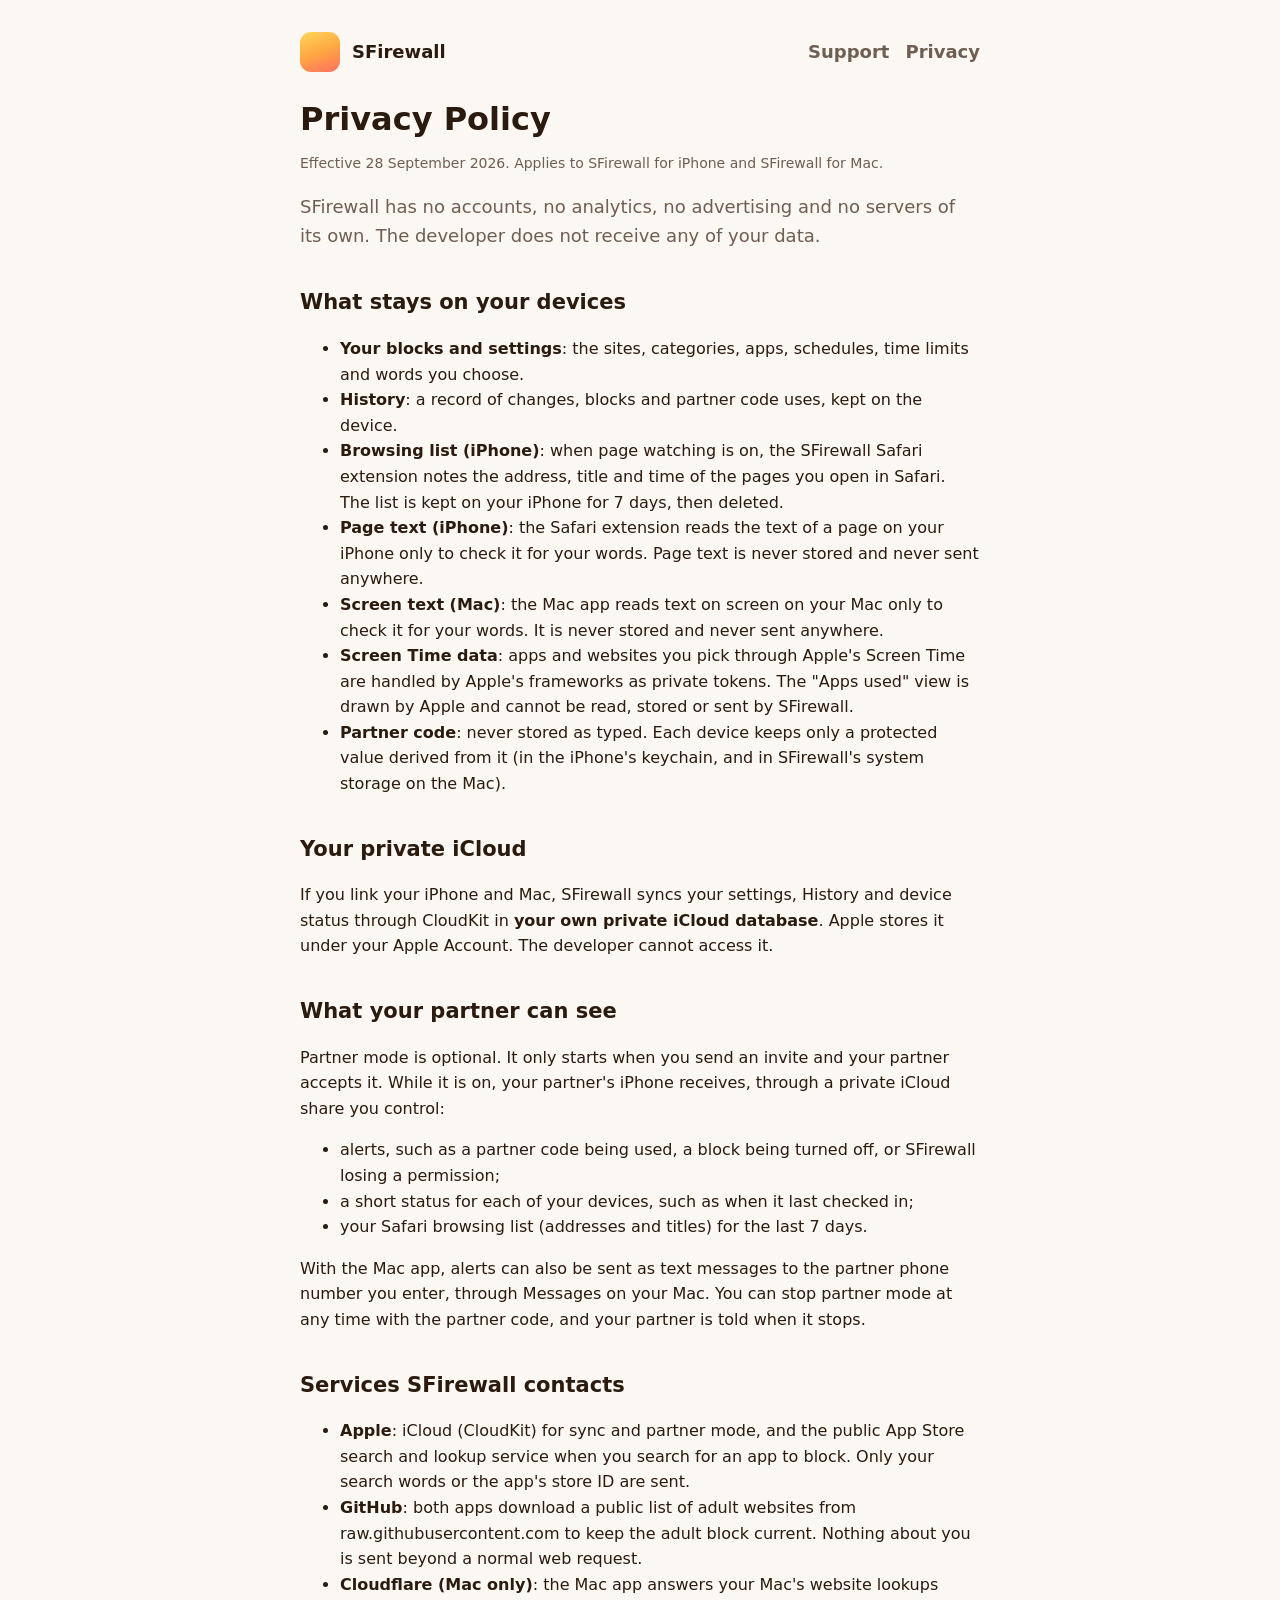
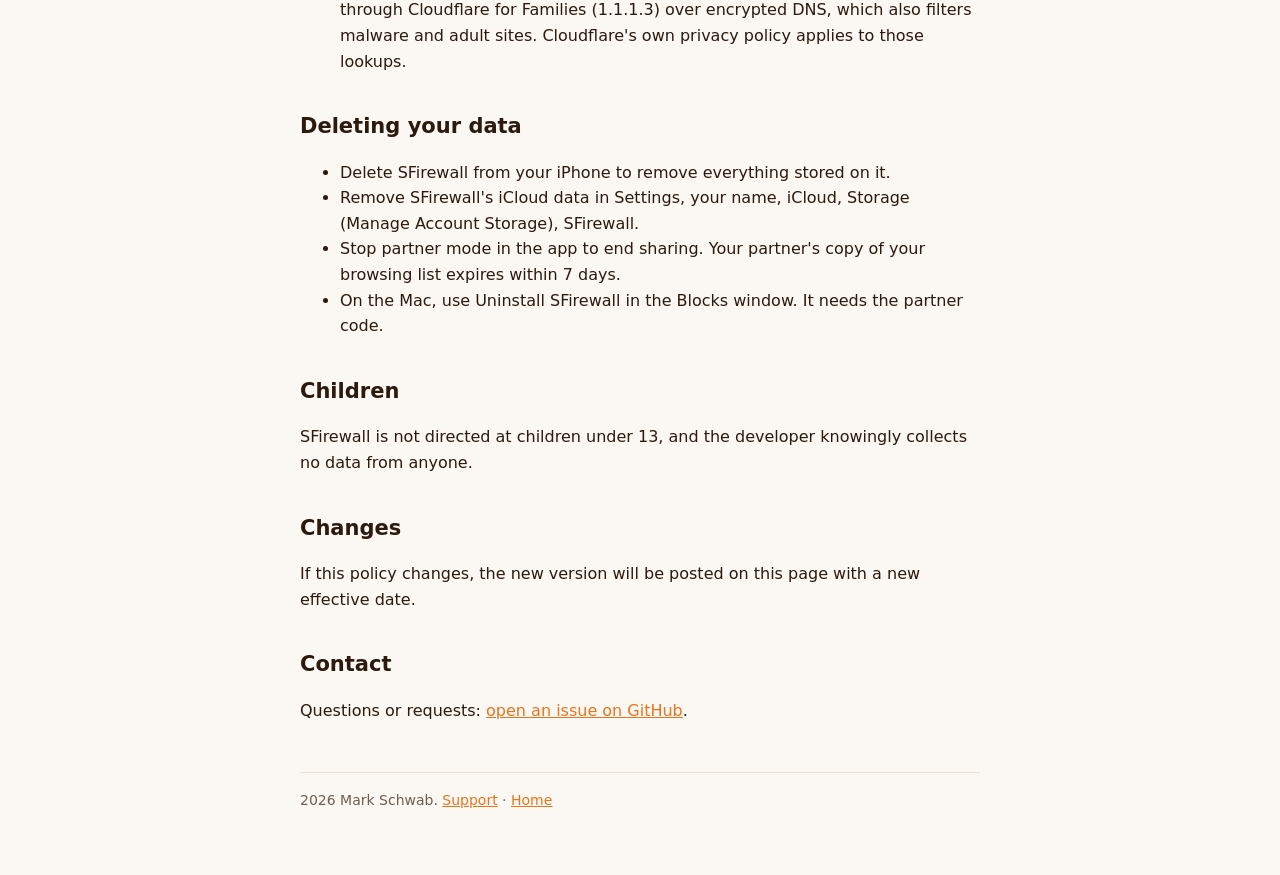
==== docs/privacy.html @ d50addbc "Add SFirewall website: home, support and privacy policy (GitHub Pages) Co-Authored-By: Claude Opus 5" ====
<!doctype html>
<html lang="en"><head><meta charset="utf-8"><meta name="viewport" content="width=device-width, initial-scale=1">
<title>SFirewall Privacy Policy</title><link rel="stylesheet" href="style.css"></head>
<body><div class="wrap">
<header><div class="mark"></div><a href="./">SFirewall</a><nav><a href="support.html">Support</a><a href="privacy.html">Privacy</a></nav></header>
<h1>Privacy Policy</h1>
<p class="meta">Effective 28 September 2026. Applies to SFirewall for iPhone and SFirewall for Mac.</p>

<p class="lede">SFirewall has no accounts, no analytics, no advertising and no servers of its own. The developer does not receive any of your data.</p>

<h2>What stays on your devices</h2>
<ul>
<li><strong>Your blocks and settings</strong>: the sites, categories, apps, schedules, time limits and words you choose.</li>
<li><strong>History</strong>: a record of changes, blocks and partner code uses, kept on the device.</li>
<li><strong>Browsing list (iPhone)</strong>: when page watching is on, the SFirewall Safari extension notes the address, title and time of the pages you open in Safari. The list is kept on your iPhone for 7 days, then deleted.</li>
<li><strong>Page text (iPhone)</strong>: the Safari extension reads the text of a page on your iPhone only to check it for your words. Page text is never stored and never sent anywhere.</li>
<li><strong>Screen text (Mac)</strong>: the Mac app reads text on screen on your Mac only to check it for your words. It is never stored and never sent anywhere.</li>
<li><strong>Screen Time data</strong>: apps and websites you pick through Apple's Screen Time are handled by Apple's frameworks as private tokens. The "Apps used" view is drawn by Apple and cannot be read, stored or sent by SFirewall.</li>
<li><strong>Partner code</strong>: never stored as typed. Each device keeps only a protected value derived from it (in the iPhone's keychain, and in SFirewall's system storage on the Mac).</li>
</ul>

<h2>Your private iCloud</h2>
<p>If you link your iPhone and Mac, SFirewall syncs your settings, History and device status through CloudKit in <strong>your own private iCloud database</strong>. Apple stores it under your Apple Account. The developer cannot access it.</p>

<h2>What your partner can see</h2>
<p>Partner mode is optional. It only starts when you send an invite and your partner accepts it. While it is on, your partner's iPhone receives, through a private iCloud share you control:</p>
<ul>
<li>alerts, such as a partner code being used, a block being turned off, or SFirewall losing a permission;</li>
<li>a short status for each of your devices, such as when it last checked in;</li>
<li>your Safari browsing list (addresses and titles) for the last 7 days.</li>
</ul>
<p>With the Mac app, alerts can also be sent as text messages to the partner phone number you enter, through Messages on your Mac. You can stop partner mode at any time with the partner code, and your partner is told when it stops.</p>

<h2>Services SFirewall contacts</h2>
<ul>
<li><strong>Apple</strong>: iCloud (CloudKit) for sync and partner mode, and the public App Store search and lookup service when you search for an app to block. Only your search words or the app's store ID are sent.</li>
<li><strong>GitHub</strong>: both apps download a public list of adult websites from raw.githubusercontent.com to keep the adult block current. Nothing about you is sent beyond a normal web request.</li>
<li><strong>Cloudflare (Mac only)</strong>: the Mac app answers your Mac's website lookups through Cloudflare for Families (1.1.1.3) over encrypted DNS, which also filters malware and adult sites. Cloudflare's own privacy policy applies to those lookups.</li>
</ul>

<h2>Deleting your data</h2>
<ul>
<li>Delete SFirewall from your iPhone to remove everything stored on it.</li>
<li>Remove SFirewall's iCloud data in Settings, your name, iCloud, Storage (Manage Account Storage), SFirewall.</li>
<li>Stop partner mode in the app to end sharing. Your partner's copy of your browsing list expires within 7 days.</li>
<li>On the Mac, use Uninstall SFirewall in the Blocks window. It needs the partner code.</li>
</ul>

<h2>Children</h2>
<p>SFirewall is not directed at children under 13, and the developer knowingly collects no data from anyone.</p>

<h2>Changes</h2>
<p>If this policy changes, the new version will be posted on this page with a new effective date.</p>

<h2>Contact</h2>
<p>Questions or requests: <a href="https://github.com/markschwab17/sfirewall-releases/issues">open an issue on GitHub</a>.</p>

<footer>2026 Mark Schwab. <a href="support.html">Support</a> · <a href="./">Home</a></footer>
</div></body></html>
---- docs/style.css ----
:root{--bg:#FBF7F2;--card:#FFFFFF;--ink:#2B1A0E;--muted:#6F5E52;--line:#EADFD3;--accent:#E8741E;color-scheme:light}
@media (prefers-color-scheme:dark){:root{--bg:#17120E;--card:#211A15;--ink:#F3EAE1;--muted:#B5A496;--line:#3A2F27;--accent:#FFA742;color-scheme:dark}}
*{box-sizing:border-box}
body{margin:0;background:var(--bg);color:var(--ink);font:16px/1.6 -apple-system,BlinkMacSystemFont,"Segoe UI",system-ui,sans-serif}
.wrap{max-width:720px;margin:0 auto;padding-inline:20px;padding-block:32px 64px}
header{display:flex;align-items:center;gap:12px;margin-bottom:28px}
.mark{width:40px;height:40px;border-radius:11px;background:linear-gradient(160deg,#FFD65A,#FFA742 50%,#FF6F61)}
header a{color:var(--ink);text-decoration:none;font-weight:700;font-size:18px}
nav{margin-left:auto;display:flex;gap:16px;font-size:15px}
nav a{color:var(--muted);text-decoration:none}
nav a:hover,a{color:var(--accent)}
h1{font-size:32px;line-height:1.2;margin:0 0 8px;text-wrap:balance}
h2{font-size:21px;margin:36px 0 8px}
h3{font-size:17px;margin:22px 0 4px}
p,li{max-width:66ch}
.lede{color:var(--muted);font-size:18px}
.card{background:var(--card);border:1px solid var(--line);border-radius:16px;padding-inline:20px;padding-block:16px;margin:16px 0}
.meta{color:var(--muted);font-size:14px}
footer{margin-top:48px;color:var(--muted);font-size:14px;border-top:1px solid var(--line);padding-top:16px}
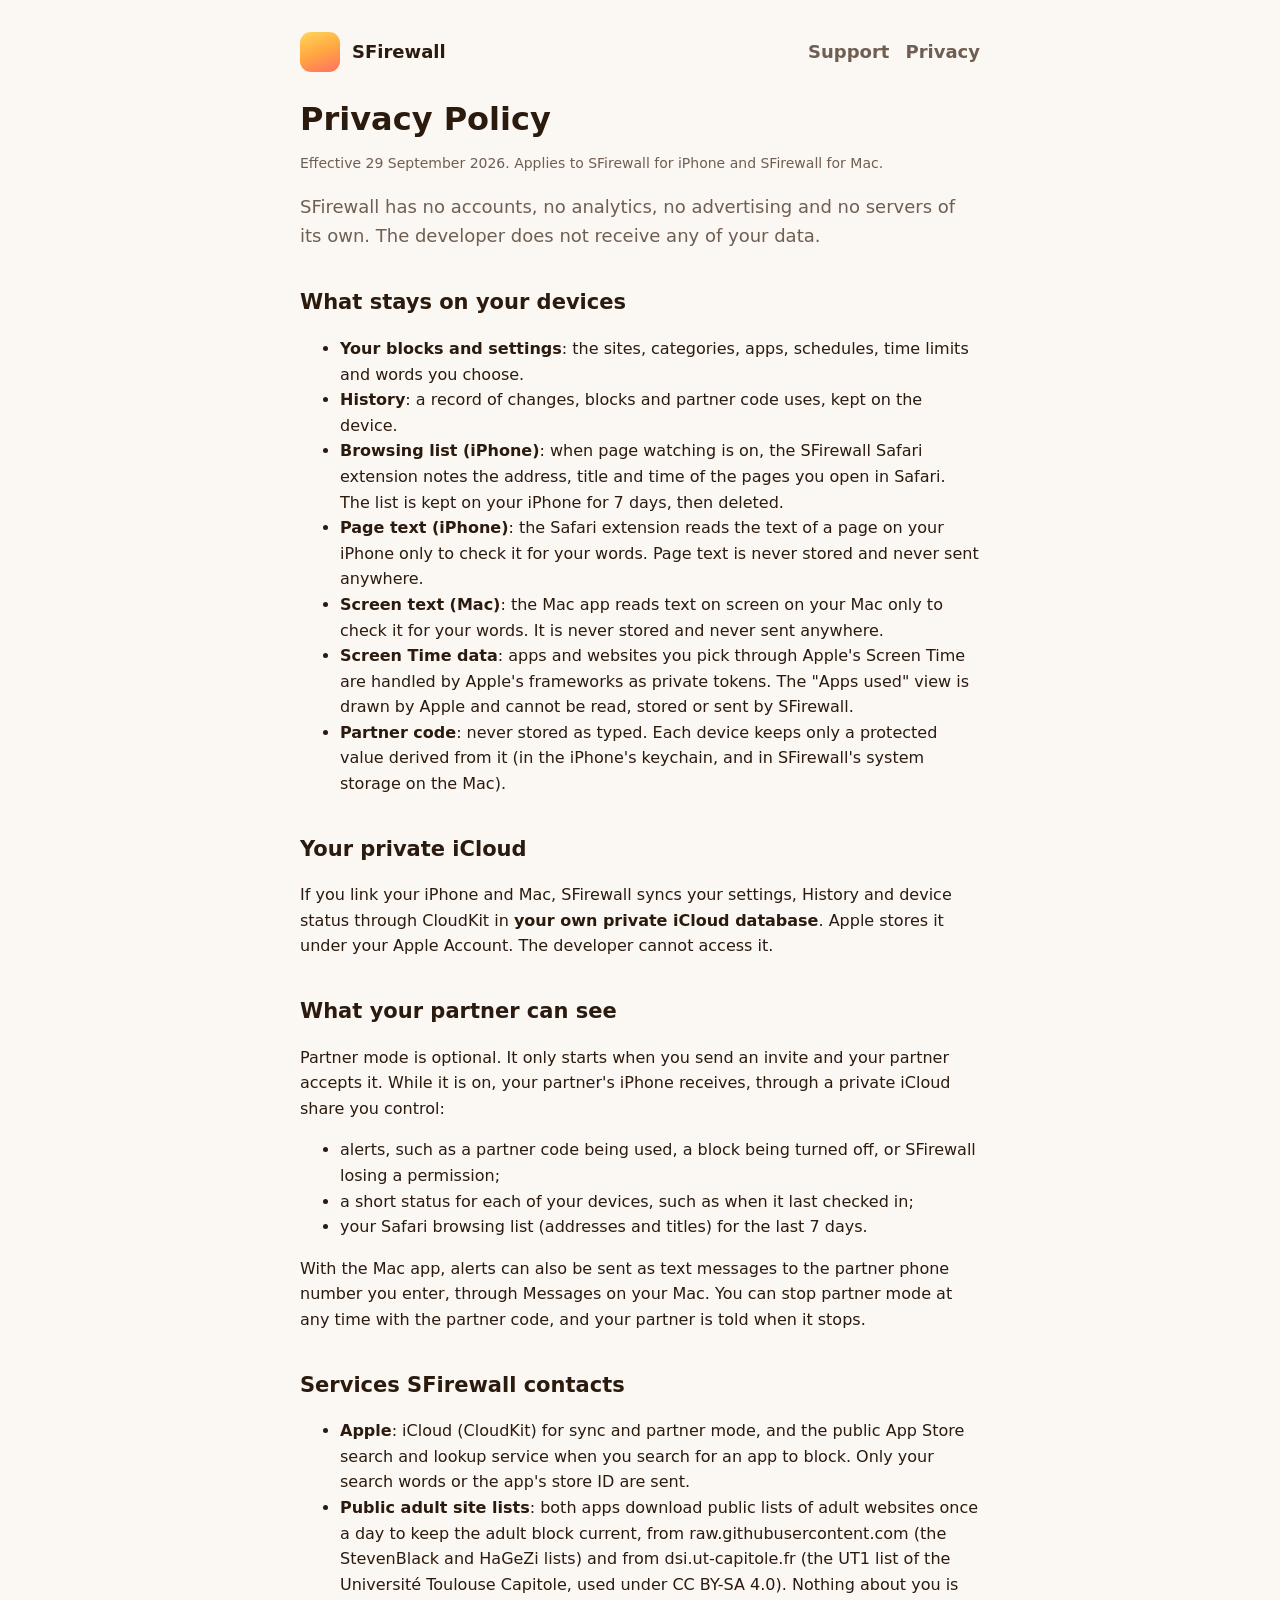
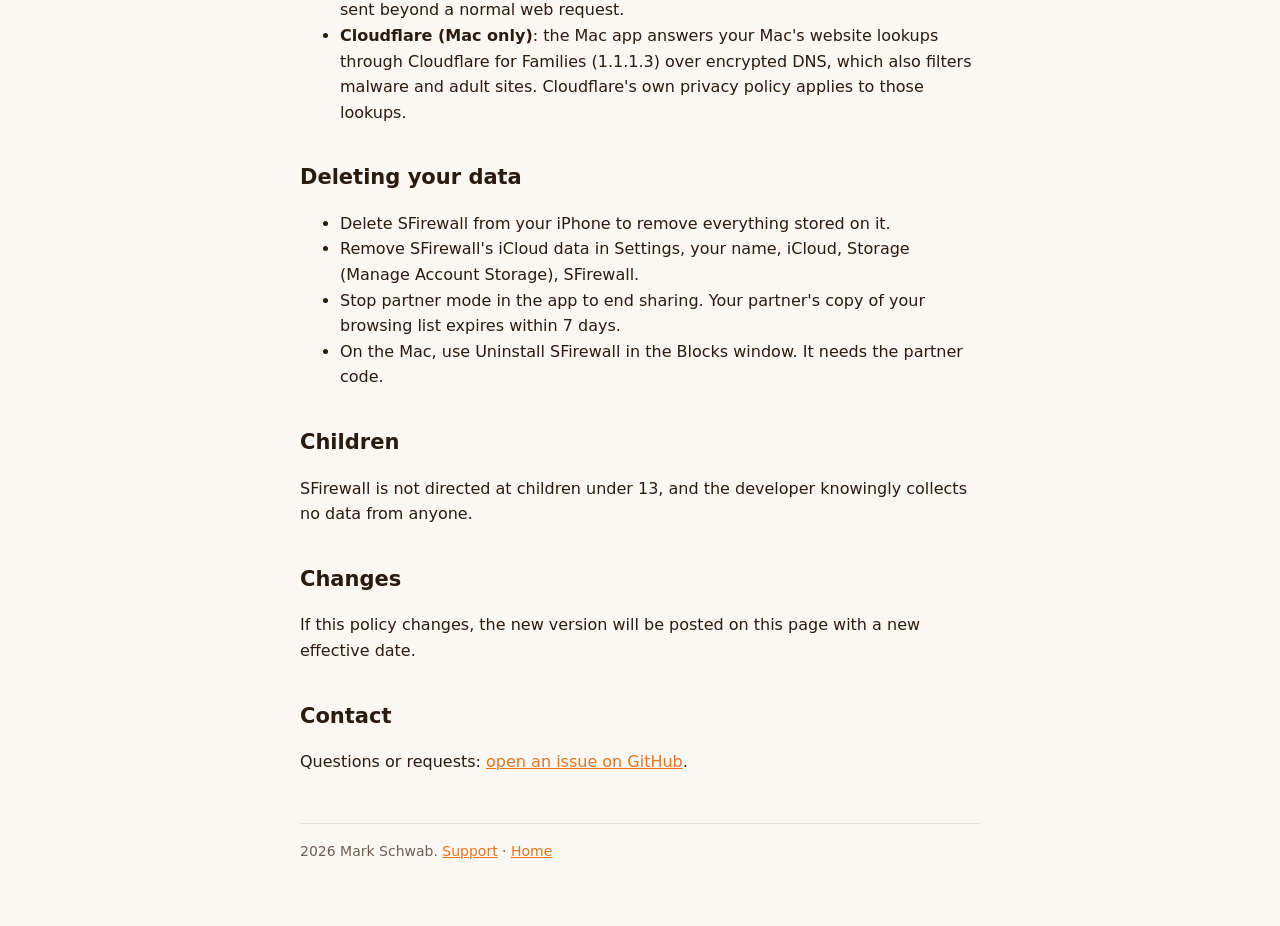
==== commit 93435a0f: "Privacy: name the adult list sources (StevenBlack, HaGeZi, UT1) Co-Authored-By: Claude Opus 5.5 (1M " ====
--- a/docs/privacy.html
+++ b/docs/privacy.html
@@ -4,7 +4,7 @@
 <body><div class="wrap">
 <header><div class="mark"></div><a href="./">SFirewall</a><nav><a href="support.html">Support</a><a href="privacy.html">Privacy</a></nav></header>
 <h1>Privacy Policy</h1>
-<p class="meta">Effective 28 September 2026. Applies to SFirewall for iPhone and SFirewall for Mac.</p>
+<p class="meta">Effective 29 September 2026. Applies to SFirewall for iPhone and SFirewall for Mac.</p>
 
 <p class="lede">SFirewall has no accounts, no analytics, no advertising and no servers of its own. The developer does not receive any of your data.</p>
 
@@ -34,7 +34,7 @@
 <h2>Services SFirewall contacts</h2>
 <ul>
 <li><strong>Apple</strong>: iCloud (CloudKit) for sync and partner mode, and the public App Store search and lookup service when you search for an app to block. Only your search words or the app's store ID are sent.</li>
-<li><strong>GitHub</strong>: both apps download a public list of adult websites from raw.githubusercontent.com to keep the adult block current. Nothing about you is sent beyond a normal web request.</li>
+<li><strong>Public adult site lists</strong>: both apps download public lists of adult websites once a day to keep the adult block current, from raw.githubusercontent.com (the StevenBlack and HaGeZi lists) and from dsi.ut-capitole.fr (the UT1 list of the Universit&eacute; Toulouse Capitole, used under CC BY-SA 4.0). Nothing about you is sent beyond a normal web request.</li>
 <li><strong>Cloudflare (Mac only)</strong>: the Mac app answers your Mac's website lookups through Cloudflare for Families (1.1.1.3) over encrypted DNS, which also filters malware and adult sites. Cloudflare's own privacy policy applies to those lookups.</li>
 </ul>
 
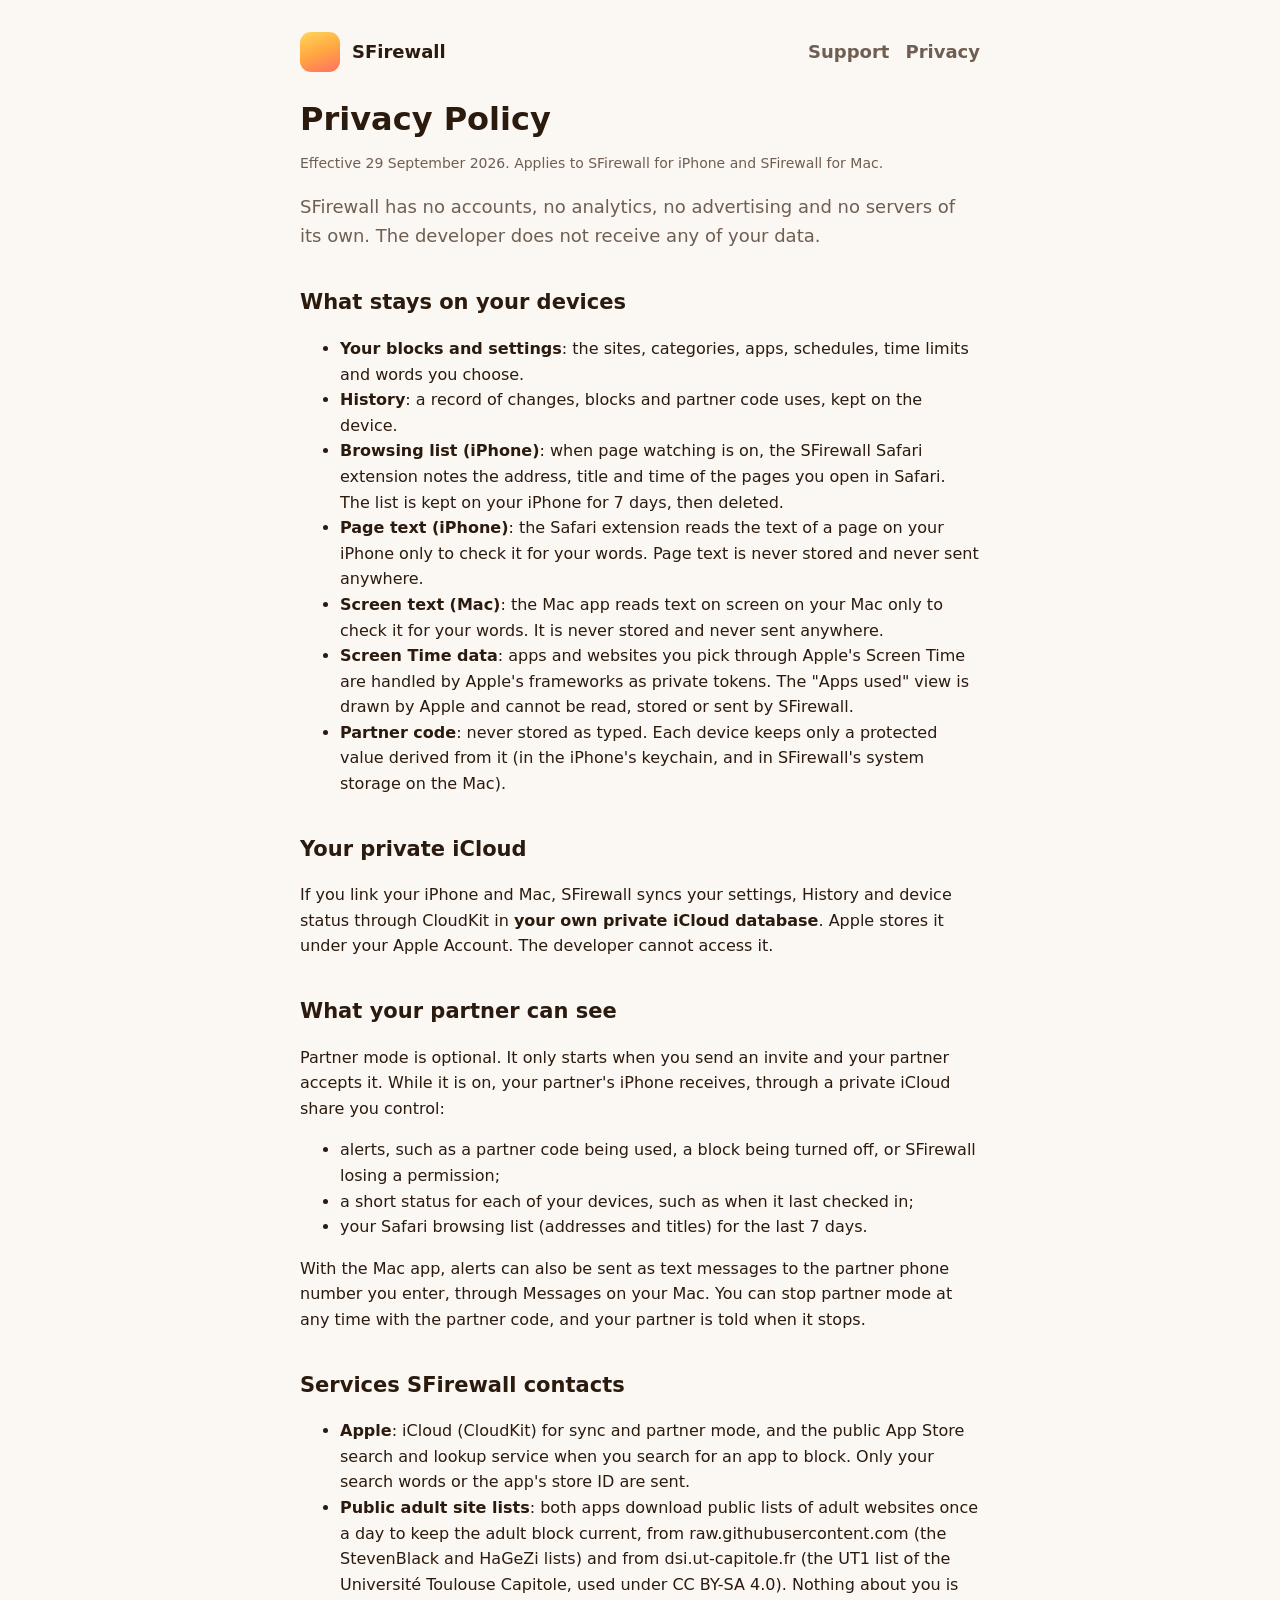
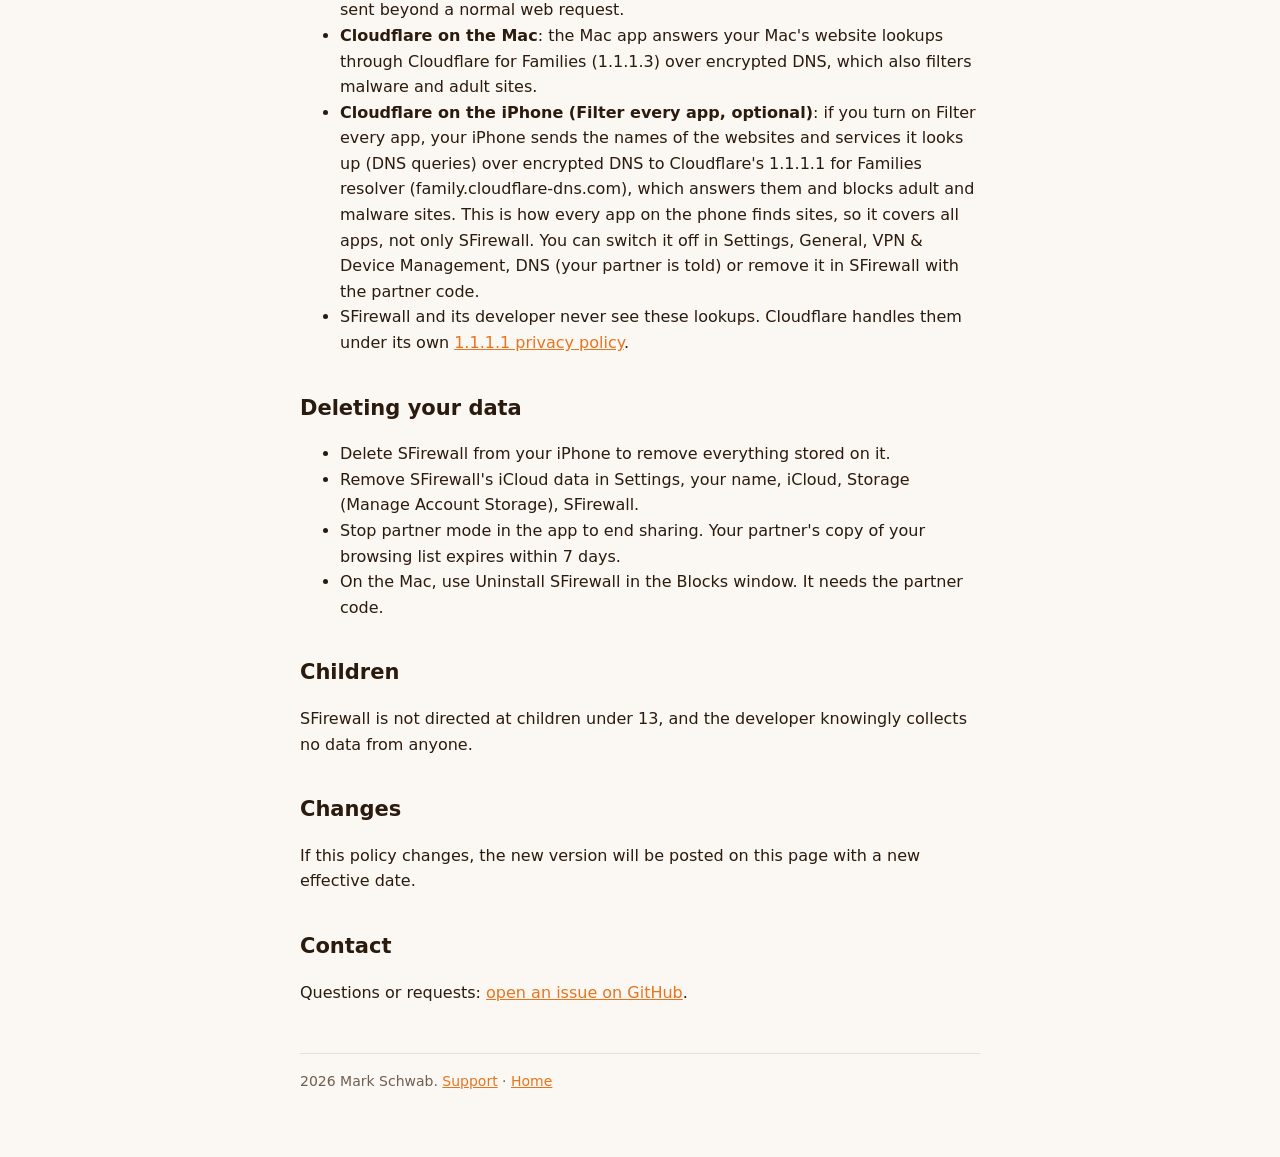
==== commit cbeed771: "Privacy: Filter every app sends the iPhone's DNS lookups to Cloudflare for Families Co-Authored-By: " ====
--- a/docs/privacy.html
+++ b/docs/privacy.html
@@ -35,7 +35,9 @@
 <ul>
 <li><strong>Apple</strong>: iCloud (CloudKit) for sync and partner mode, and the public App Store search and lookup service when you search for an app to block. Only your search words or the app's store ID are sent.</li>
 <li><strong>Public adult site lists</strong>: both apps download public lists of adult websites once a day to keep the adult block current, from raw.githubusercontent.com (the StevenBlack and HaGeZi lists) and from dsi.ut-capitole.fr (the UT1 list of the Universit&eacute; Toulouse Capitole, used under CC BY-SA 4.0). Nothing about you is sent beyond a normal web request.</li>
-<li><strong>Cloudflare (Mac only)</strong>: the Mac app answers your Mac's website lookups through Cloudflare for Families (1.1.1.3) over encrypted DNS, which also filters malware and adult sites. Cloudflare's own privacy policy applies to those lookups.</li>
+<li><strong>Cloudflare on the Mac</strong>: the Mac app answers your Mac's website lookups through Cloudflare for Families (1.1.1.3) over encrypted DNS, which also filters malware and adult sites.</li>
+<li><strong>Cloudflare on the iPhone (Filter every app, optional)</strong>: if you turn on Filter every app, your iPhone sends the names of the websites and services it looks up (DNS queries) over encrypted DNS to Cloudflare's 1.1.1.1 for Families resolver (family.cloudflare-dns.com), which answers them and blocks adult and malware sites. This is how every app on the phone finds sites, so it covers all apps, not only SFirewall. You can switch it off in Settings, General, VPN &amp; Device Management, DNS (your partner is told) or remove it in SFirewall with the partner code.</li>
+<li>SFirewall and its developer never see these lookups. Cloudflare handles them under its own <a href="https://developers.cloudflare.com/1.1.1.1/privacy/public-dns-resolver/">1.1.1.1 privacy policy</a>.</li>
 </ul>
 
 <h2>Deleting your data</h2>
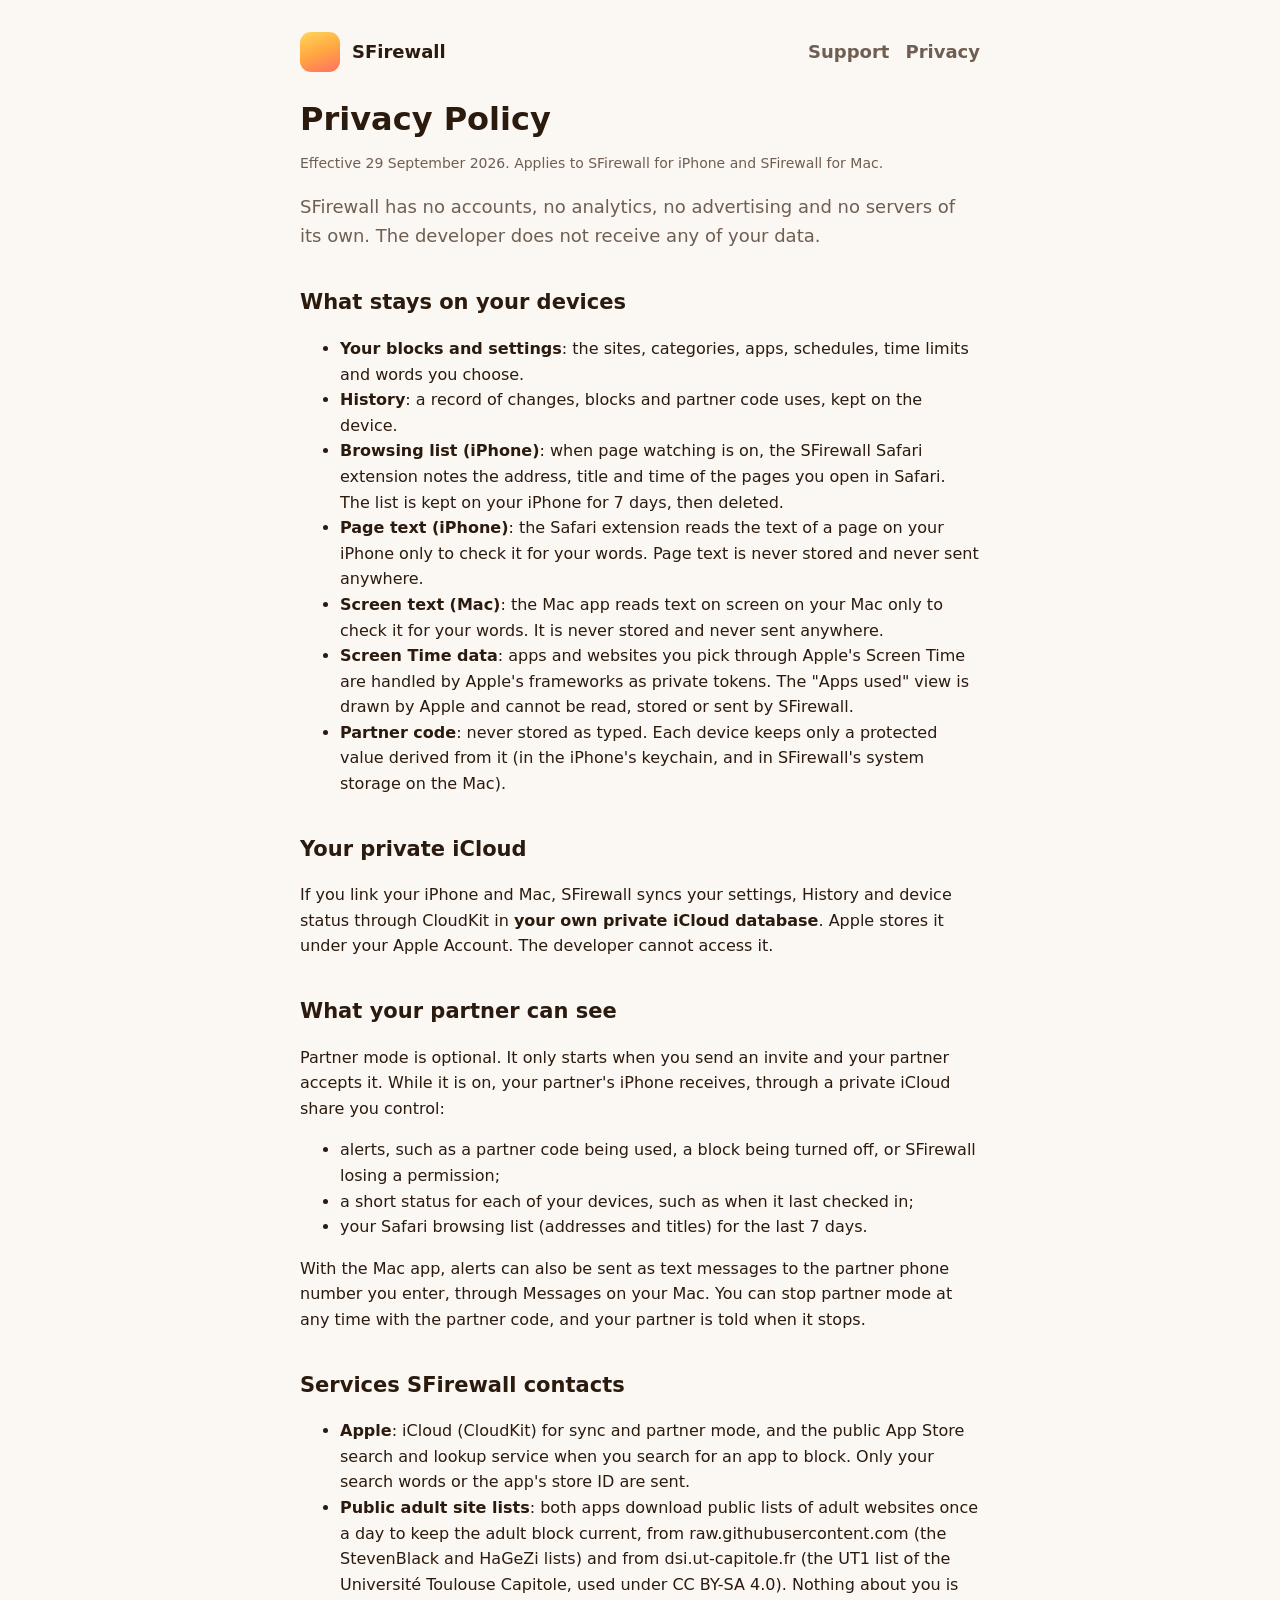
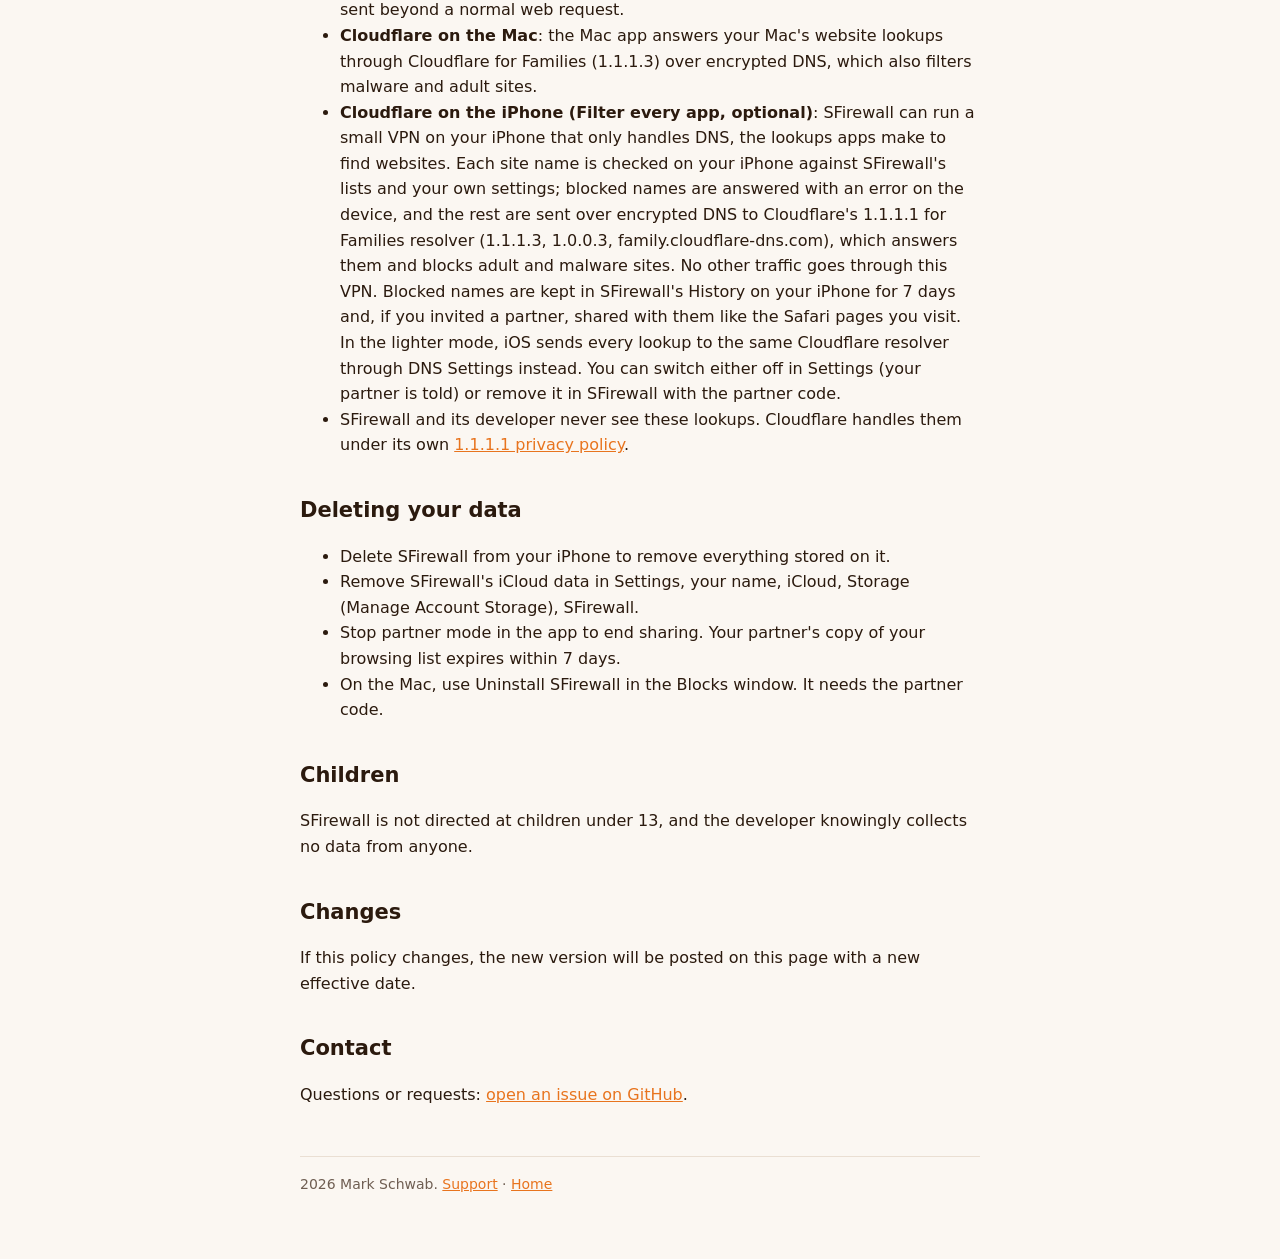
==== commit 8c13d890: "Privacy: the on-device DNS filter (Filter every app) Co-Authored-By: Claude Opus 5.5 (1M context) <n" ====
--- a/docs/privacy.html
+++ b/docs/privacy.html
@@ -36,7 +36,7 @@
 <li><strong>Apple</strong>: iCloud (CloudKit) for sync and partner mode, and the public App Store search and lookup service when you search for an app to block. Only your search words or the app's store ID are sent.</li>
 <li><strong>Public adult site lists</strong>: both apps download public lists of adult websites once a day to keep the adult block current, from raw.githubusercontent.com (the StevenBlack and HaGeZi lists) and from dsi.ut-capitole.fr (the UT1 list of the Universit&eacute; Toulouse Capitole, used under CC BY-SA 4.0). Nothing about you is sent beyond a normal web request.</li>
 <li><strong>Cloudflare on the Mac</strong>: the Mac app answers your Mac's website lookups through Cloudflare for Families (1.1.1.3) over encrypted DNS, which also filters malware and adult sites.</li>
-<li><strong>Cloudflare on the iPhone (Filter every app, optional)</strong>: if you turn on Filter every app, your iPhone sends the names of the websites and services it looks up (DNS queries) over encrypted DNS to Cloudflare's 1.1.1.1 for Families resolver (family.cloudflare-dns.com), which answers them and blocks adult and malware sites. This is how every app on the phone finds sites, so it covers all apps, not only SFirewall. You can switch it off in Settings, General, VPN &amp; Device Management, DNS (your partner is told) or remove it in SFirewall with the partner code.</li>
+<li><strong>Cloudflare on the iPhone (Filter every app, optional)</strong>: SFirewall can run a small VPN on your iPhone that only handles DNS, the lookups apps make to find websites. Each site name is checked on your iPhone against SFirewall's lists and your own settings; blocked names are answered with an error on the device, and the rest are sent over encrypted DNS to Cloudflare's 1.1.1.1 for Families resolver (1.1.1.3, 1.0.0.3, family.cloudflare-dns.com), which answers them and blocks adult and malware sites. No other traffic goes through this VPN. Blocked names are kept in SFirewall's History on your iPhone for 7 days and, if you invited a partner, shared with them like the Safari pages you visit. In the lighter mode, iOS sends every lookup to the same Cloudflare resolver through DNS Settings instead. You can switch either off in Settings (your partner is told) or remove it in SFirewall with the partner code.</li>
 <li>SFirewall and its developer never see these lookups. Cloudflare handles them under its own <a href="https://developers.cloudflare.com/1.1.1.1/privacy/public-dns-resolver/">1.1.1.1 privacy policy</a>.</li>
 </ul>
 
